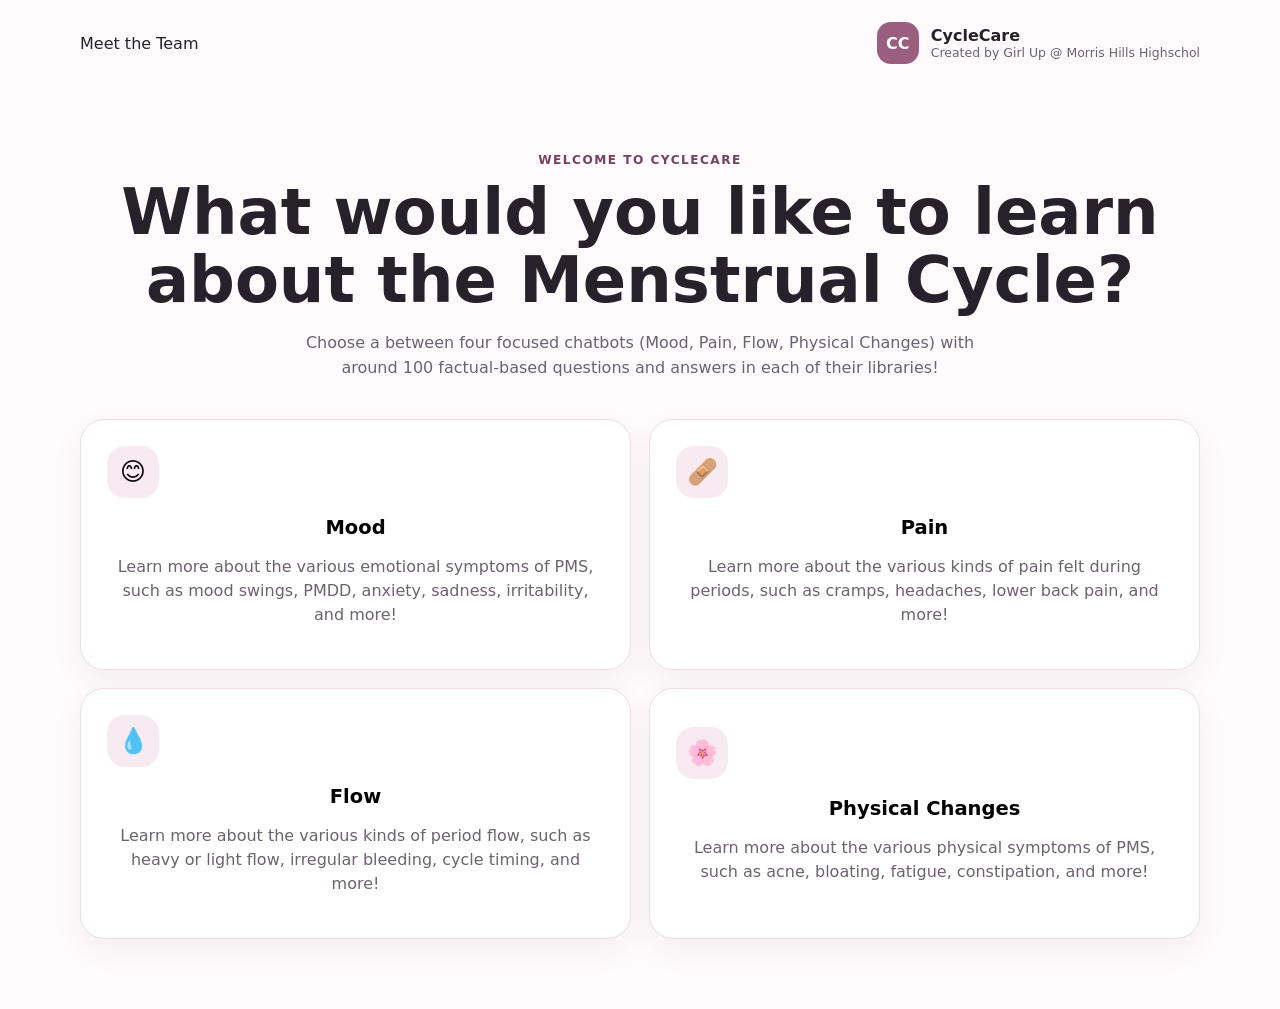
==== index.html @ 1a1d586b "Add team link to index.html" ====
<!doctype html>
<html lang="en">
<head>
  <meta charset="utf-8">
  <meta name="viewport" content="width=device-width, initial-scale=1">
  <title>CycleCare</title>
  <link rel="stylesheet" href="style.css">
</head>
<body>
  <div class="wrap">
    <header>
      <a href="team.html" class="team-link">
  Meet the Team
</a>
      <div class="brand">
        <div class="mark">CC</div>
        <div>
          <strong>CycleCare</strong>
          <small>Created by Girl Up @ Morris Hills Highschol</small>
        </div>
      </div>
    </header>

    <main>
      <section id="chooser" class="hero">
        <p class="eyebrow">WELCOME TO CYCLECARE</p>
        <h1>What would you like to learn about the Menstrual Cycle?</h1>
        <p class="lead">
          Choose a between four focused chatbots (Mood, Pain, Flow, Physical Changes) with around 100 factual-based questions and answers in each of their libraries!
        </p>

        <div class="grid">
          <button class="card" data-bot="mood">
            <div class="icon">😊</div>
            <b>Mood</b>
            <p> Learn more about the various emotional symptoms of PMS, such as mood swings, PMDD, anxiety, sadness, irritability, and more!</p>
          </button>

          <button class="card" data-bot="pain">
            <div class="icon">🩹</div>
            <b>Pain</b>
            <p> Learn more about the various kinds of pain felt during periods, such as cramps, headaches, lower back pain, and more!</p>
          </button>

          <button class="card" data-bot="flow">
            <div class="icon">💧</div>
            <b>Flow</b>
            <p> Learn more about the various kinds of period flow, such as heavy or light flow, irregular bleeding, cycle timing, and more!</p>
          </button>

          <button class="card" data-bot="changes">
            <div class="icon">🌸</div>
            <b>Physical Changes</b>
            <p> Learn more about the various physical symptoms of PMS, such as acne, bloating, fatigue, constipation, and more!</p>
          </button>
        </div>
      </section>

      <section id="chat" class="chat hidden">
        <div class="layout">
          <aside class="side">
            <button id="backBtn" class="ghost">← All chatbots</button>
            <div id="sideIcon" class="icon">😊</div>
            <h2 id="sideTitle">Mood Chatbot</h2>
            <p id="sideDesc"></p>
            <div id="examples" class="examples"></div>
            <p id="disclaimer" class="disclaimer"></p>
          </aside>

          <div class="chatbox">
            <div class="top">
              <div>
                <strong id="chatTitle">CycleCare</strong>
                <small id="status">Ready</small>
              </div>
              <button id="clearBtn" class="ghost" type="button">Clear chat</button>
            </div>

            <div id="messages" class="messages"></div>

            <form id="chatForm">
              <input
                id="messageInput"
                type="text"
                placeholder="Type your question here..."
                autocomplete="off"
              >
              <button class="send" type="submit">Send</button>
            </form>
          </div>
        </div>
      </section>
    </main>
  </div>

  <!-- Important: normal script, NOT type="module" -->
  <script src="chatbot.js" defer></script>
</body>
</html>
---- style.css ----
*{box-sizing:border-box}
:root{--bg:#fffafc;--surface:#fff;--text:#28202a;--muted:#6d626f;--border:#eadfe6;--accent:#9a5f7f;--accent2:#75425f;--soft:#f7eaf1}
body{margin:0;font-family:Inter,system-ui,-apple-system,"Segoe UI",sans-serif;color:var(--text);background:var(--bg)}
.wrap{width:min(1120px,calc(100% - 32px));margin:auto}
header{padding:22px 0;display:flex;justify-content:space-between;align-items:center}
.brand{display:flex;gap:12px;align-items:center}
.mark{width:42px;height:42px;border-radius:14px;display:grid;place-items:center;background:var(--accent);color:#fff;font-weight:800}
.brand strong,.brand small{display:block}.brand small{color:var(--muted);font-size:.78rem}
button,input{font:inherit}button{cursor:pointer}
.ghost{border:1px solid var(--border);background:#fff;border-radius:999px;padding:10px 15px}
.hero{padding:55px 0 70px;text-align:center}
.eyebrow{font-size:.76rem;letter-spacing:.12em;font-weight:800;color:var(--accent2)}
h1{font-size:clamp(2.2rem,6vw,4rem);line-height:1.05;margin:10px 0 16px}
.lead{max-width:720px;margin:auto;color:var(--muted);line-height:1.6}
.grid{display:grid;grid-template-columns:repeat(2,1fr);gap:18px;margin-top:38px;text-align:left}
.card{border:1px solid var(--border);background:#fff;border-radius:24px;padding:26px;box-shadow:0 12px 32px rgba(89,51,75,.06)}
.icon{width:52px;height:52px;border-radius:18px;background:var(--soft);display:grid;place-items:center;font-size:1.55rem;margin-bottom:18px}
.card b{font-size:1.22rem;display:block;margin-bottom:8px}.card p{color:var(--muted);line-height:1.5}
.hidden{display:none!important}
.chat{padding:18px 0 58px}.layout{display:grid;grid-template-columns:300px 1fr;gap:20px}
.side,.chatbox{background:#fff;border:1px solid var(--border);border-radius:24px;box-shadow:0 18px 50px rgba(89,51,75,.09)}
.side{padding:22px}.side h2{margin:14px 0 8px}.side p{color:var(--muted);line-height:1.5}
.examples button{display:block;width:100%;margin:8px 0;padding:10px 12px;border:1px solid var(--border);background:#fff;border-radius:13px;text-align:left}
.disclaimer{font-size:.82rem}
.chatbox{min-height:650px;display:flex;flex-direction:column;overflow:hidden}
.top{padding:17px 19px;border-bottom:1px solid var(--border);display:flex;justify-content:space-between;align-items:center}
.top small{display:block;color:var(--muted);margin-top:2px}
.messages{flex:1;padding:20px;overflow-y:auto}
.msg{display:flex;margin:11px 0}.msg.user{justify-content:flex-end}
.bubble{max-width:78%;padding:13px 15px;border-radius:18px;line-height:1.48;white-space:pre-wrap}
.msg.bot .bubble{background:#fff;border:1px solid var(--border);border-top-left-radius:6px}
.msg.user .bubble{background:var(--accent);color:#fff;border-top-right-radius:6px}
.meta{display:block;color:var(--muted);font-size:.72rem;margin-top:6px}
form{display:grid;grid-template-columns:1fr auto;gap:10px;padding:15px;border-top:1px solid var(--border)}
input{border:1px solid var(--border);border-radius:15px;padding:13px 14px;outline:none}
.send{border:0;border-radius:15px;background:var(--accent);color:#fff;padding:0 20px;font-weight:800}
@media(max-width:850px){.grid,.layout{grid-template-columns:1fr}.side{order:2}}

/* ========================================
   MEET THE TEAM PAGE
======================================== */

.team-hero{
  padding:45px 0 42px;
  text-align:center
}

.team-hero .lead{
  max-width:760px
}


/* NAVIGATION LINK */

header a{
  text-decoration:none;
  color:inherit
}

.team-nav{
  display:flex;
  gap:10px;
  align-items:center
}


/* TEAM MEMBER CARDS */

.team-members{
  padding-bottom:70px
}

.team-leader{
  display:grid;
  grid-template-columns:280px 1fr;
  overflow:hidden;
  padding:0;
  margin-bottom:22px;
  border:2px solid var(--border)
}

.team-photo-wrap{
  position:relative;
  background:var(--soft);
  min-height:340px
}

.team-photo{
  width:100%;
  height:100%;
  display:block;
  object-fit:cover
}

.leader-label{
  position:absolute;
  left:18px;
  bottom:18px;
  background:var(--accent);
  color:#fff;
  padding:8px 13px;
  border-radius:999px;
  font-size:.78rem;
  font-weight:800
}

.team-info{
  padding:28px
}

.team-info h2{
  margin:0 0 5px;
  font-size:1.65rem
}

.team-role{
  color:var(--accent2);
  font-weight:800;
  margin:0 0 14px
}

.team-details{
  display:flex;
  flex-wrap:wrap;
  gap:8px;
  margin-bottom:22px
}

.team-details span{
  background:var(--soft);
  color:var(--muted);
  padding:7px 10px;
  border-radius:10px;
  font-size:.78rem;
  font-weight:700
}

.team-info h3{
  margin:19px 0 7px;
  font-size:.95rem
}

.team-info p{
  color:var(--muted);
  line-height:1.6;
  margin-top:6px
}


/* HOPE SECTION */

.team-hope{
  background:var(--soft);
  border-radius:16px;
  padding:16px 18px;
  margin-top:20px
}

.team-hope h3{
  margin-top:0;
  color:var(--accent2)
}

.team-hope p{
  margin-bottom:0;
  color:var(--text);
  font-style:italic
}


/* THREE RESEARCHER CARDS */

.team-grid{
  display:grid;
  grid-template-columns:repeat(3,1fr);
  gap:18px
}

.team-member{
  padding:0;
  overflow:hidden;
  display:flex;
  flex-direction:column
}

.team-member .team-photo-wrap{
  height:280px;
  min-height:280px
}

.team-member .team-info{
  display:flex;
  flex-direction:column;
  flex:1
}

.team-member .team-hope{
  margin-top:auto
}


/* BOTTOM BUTTON */

.team-bottom{
  text-align:center;
  margin-top:35px
}

.team-bottom .ghost{
  display:inline-block;
  text-decoration:none;
  color:var(--text)
}


/* RESPONSIVE */

@media(max-width:850px){

  .team-leader{
    grid-template-columns:1fr
  }

  .team-leader .team-photo-wrap{
    height:420px
  }

  .team-grid{
    grid-template-columns:1fr
  }

  .team-member .team-photo-wrap{
    height:420px
  }

}

@media(max-width:500px){

  .team-hero{
    padding-top:30px
  }

  .team-info{
    padding:22px
  }

  .team-leader .team-photo-wrap,
  .team-member .team-photo-wrap{
    height:350px
  }

}
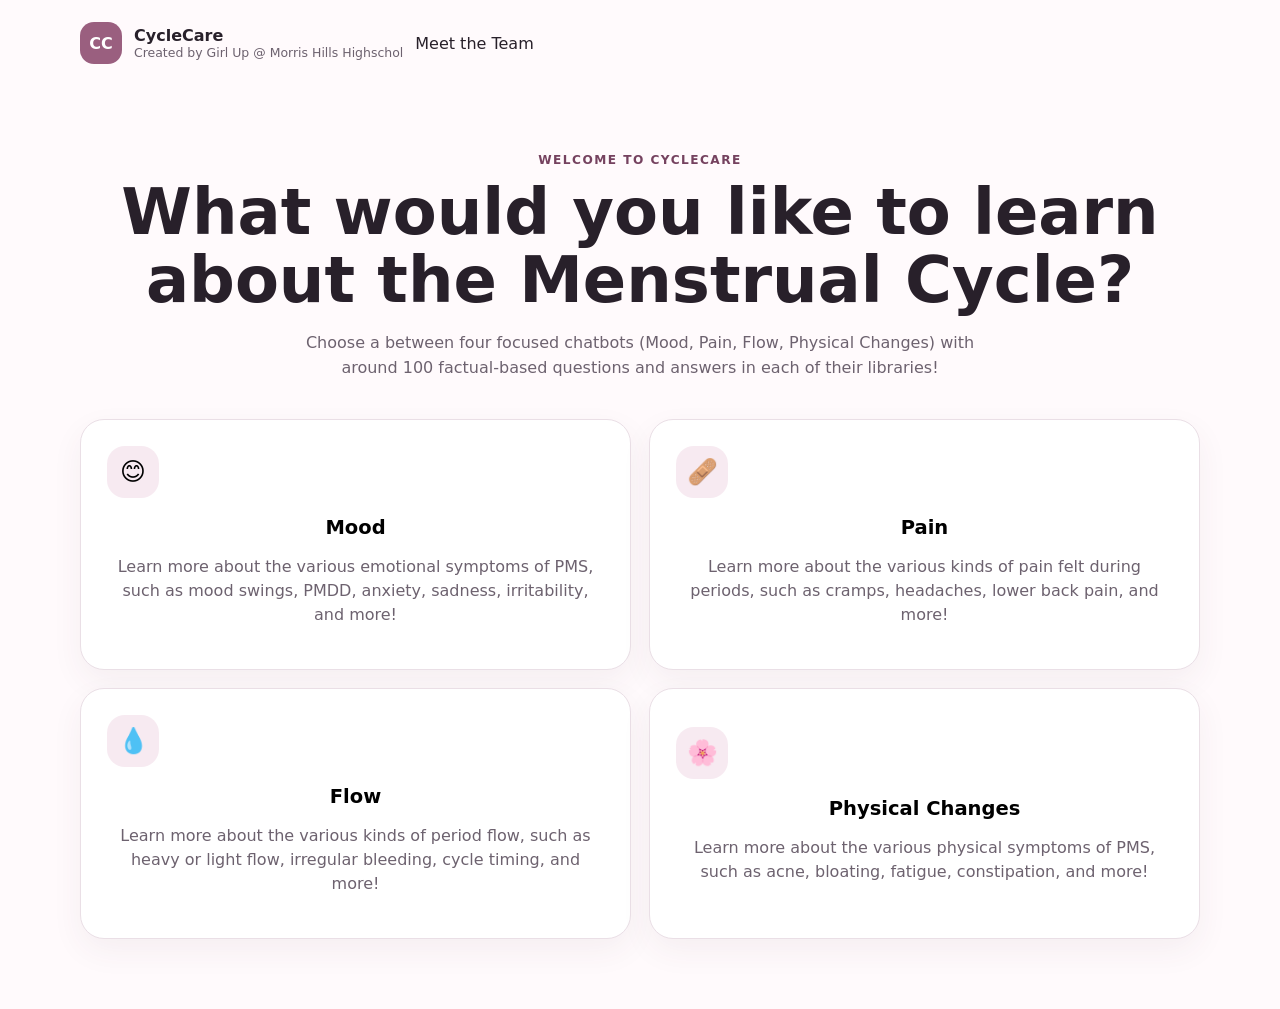
==== commit 37c3a1c9: "Restore 'Meet the Team' link in index.html" ====
--- a/index.html
+++ b/index.html
@@ -9,15 +9,15 @@
 <body>
   <div class="wrap">
     <header>
-      <a href="team.html" class="team-link">
-  Meet the Team
-</a>
       <div class="brand">
         <div class="mark">CC</div>
         <div>
           <strong>CycleCare</strong>
           <small>Created by Girl Up @ Morris Hills Highschol</small>
         </div>
+         <a href="team.html" class="team-link">
+  Meet the Team
+</a>
       </div>
     </header>
 
--- a/style.css
+++ b/style.css
@@ -36,6 +36,9 @@
 .send{border:0;border-radius:15px;background:var(--accent);color:#fff;padding:0 20px;font-weight:800}
 @media(max-width:850px){.grid,.layout{grid-template-columns:1fr}.side{order:2}}
 
+
+
+
 /* ========================================
    MEET THE TEAM PAGE
 ======================================== */
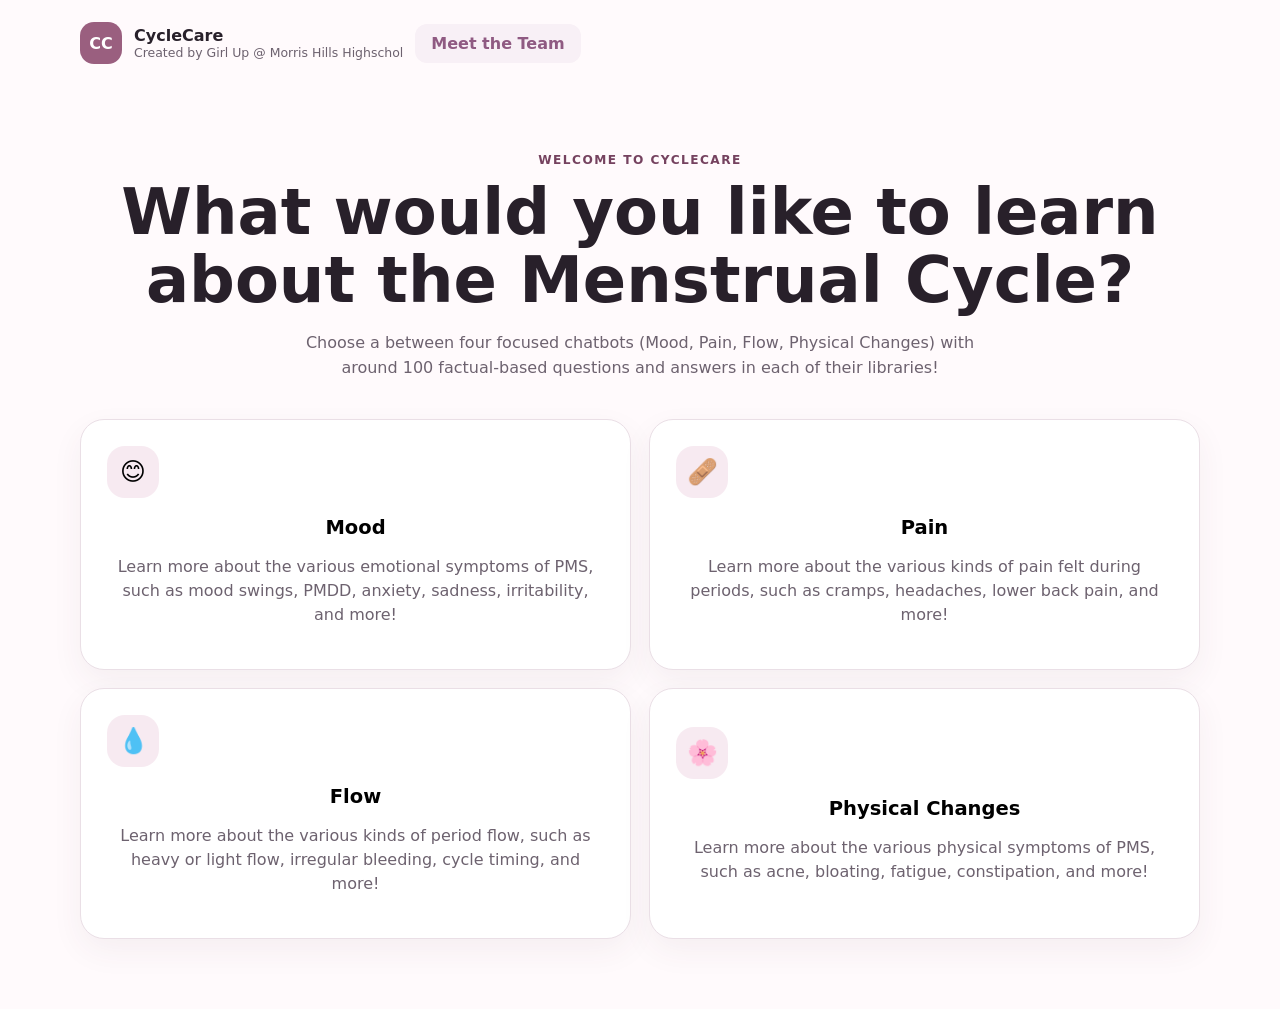
==== commit 70fe9812: "Refactor team link for improved readability" ====
--- a/index.html
+++ b/index.html
@@ -15,9 +15,7 @@
           <strong>CycleCare</strong>
           <small>Created by Girl Up @ Morris Hills Highschol</small>
         </div>
-         <a href="team.html" class="team-link">
-  Meet the Team
-</a>
+         <a href="team.html" class="team-link">Meet the Team</a>
       </div>
     </header>
 
--- a/style.css
+++ b/style.css
@@ -36,8 +36,26 @@
 .send{border:0;border-radius:15px;background:var(--accent);color:#fff;padding:0 20px;font-weight:800}
 @media(max-width:850px){.grid,.layout{grid-template-columns:1fr}.side{order:2}}
 
-
-
+.team-link {
+  display: inline-block;
+
+  padding: 10px 16px;
+
+  border-radius: 12px;
+
+  color: #8f5a82;
+  background: #f8f0f6;
+
+  text-decoration: none;
+  font-weight: 700;
+
+  transition: 0.2s ease;
+}
+
+.team-link:hover {
+  background: #f0e1ec;
+  transform: translateY(-1px);
+}
 
 /* ========================================
    MEET THE TEAM PAGE
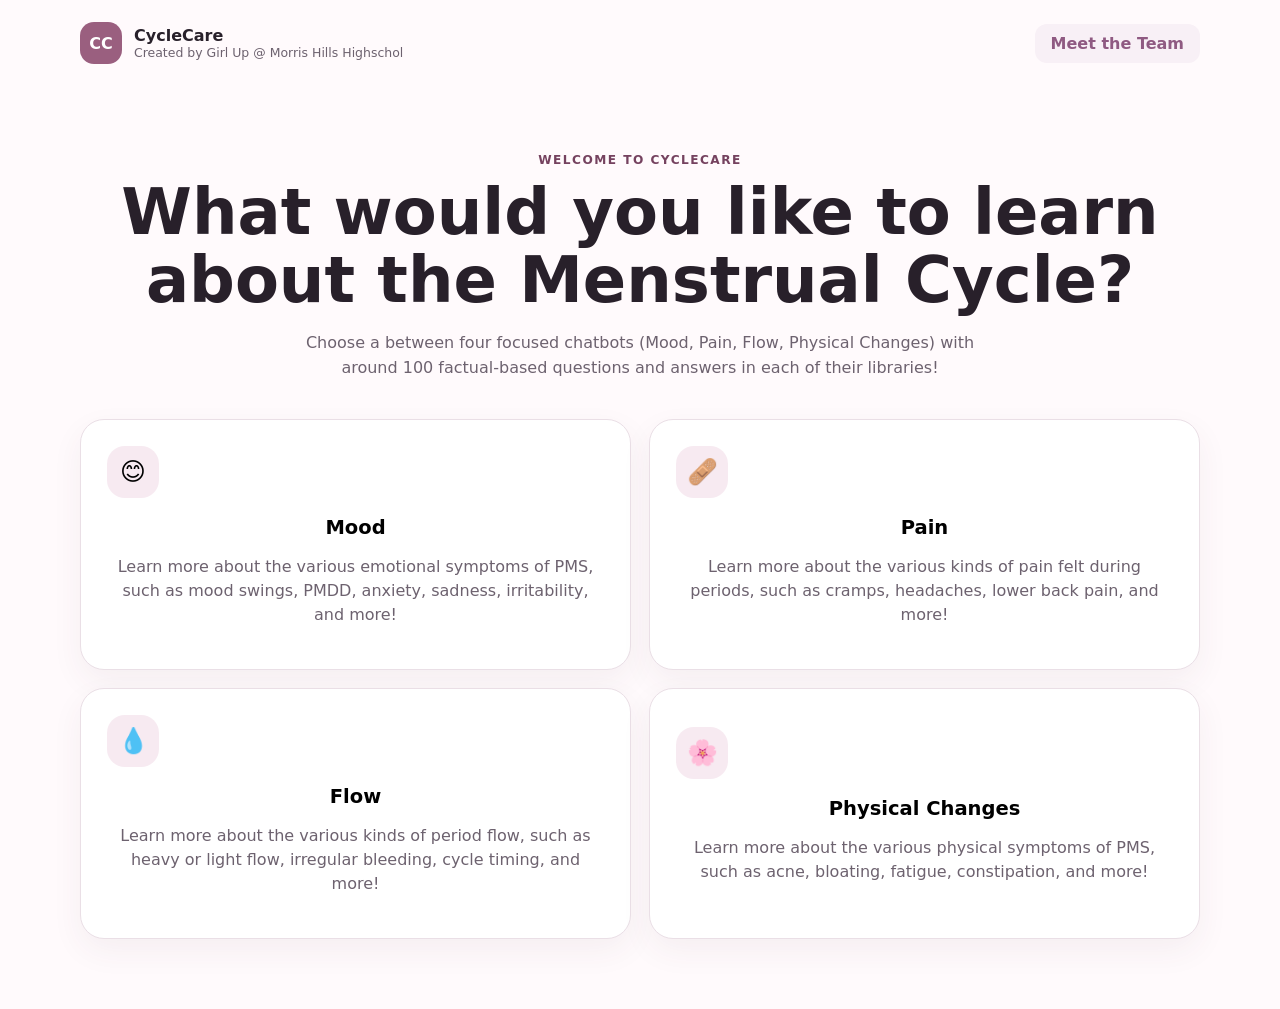
==== commit faed95ee: "Fix link to 'Meet the Team' in index.html" ====
--- a/index.html
+++ b/index.html
@@ -15,8 +15,8 @@
           <strong>CycleCare</strong>
           <small>Created by Girl Up @ Morris Hills Highschol</small>
         </div>
-         <a href="team.html" class="team-link">Meet the Team</a>
       </div>
+      <a href="team.html" class="team-link">Meet the Team</a>
     </header>
 
     <main>
--- a/style.css
+++ b/style.css
@@ -36,6 +36,7 @@
 .send{border:0;border-radius:15px;background:var(--accent);color:#fff;padding:0 20px;font-weight:800}
 @media(max-width:850px){.grid,.layout{grid-template-columns:1fr}.side{order:2}}
 
+
 .team-link {
   display: inline-block;
 
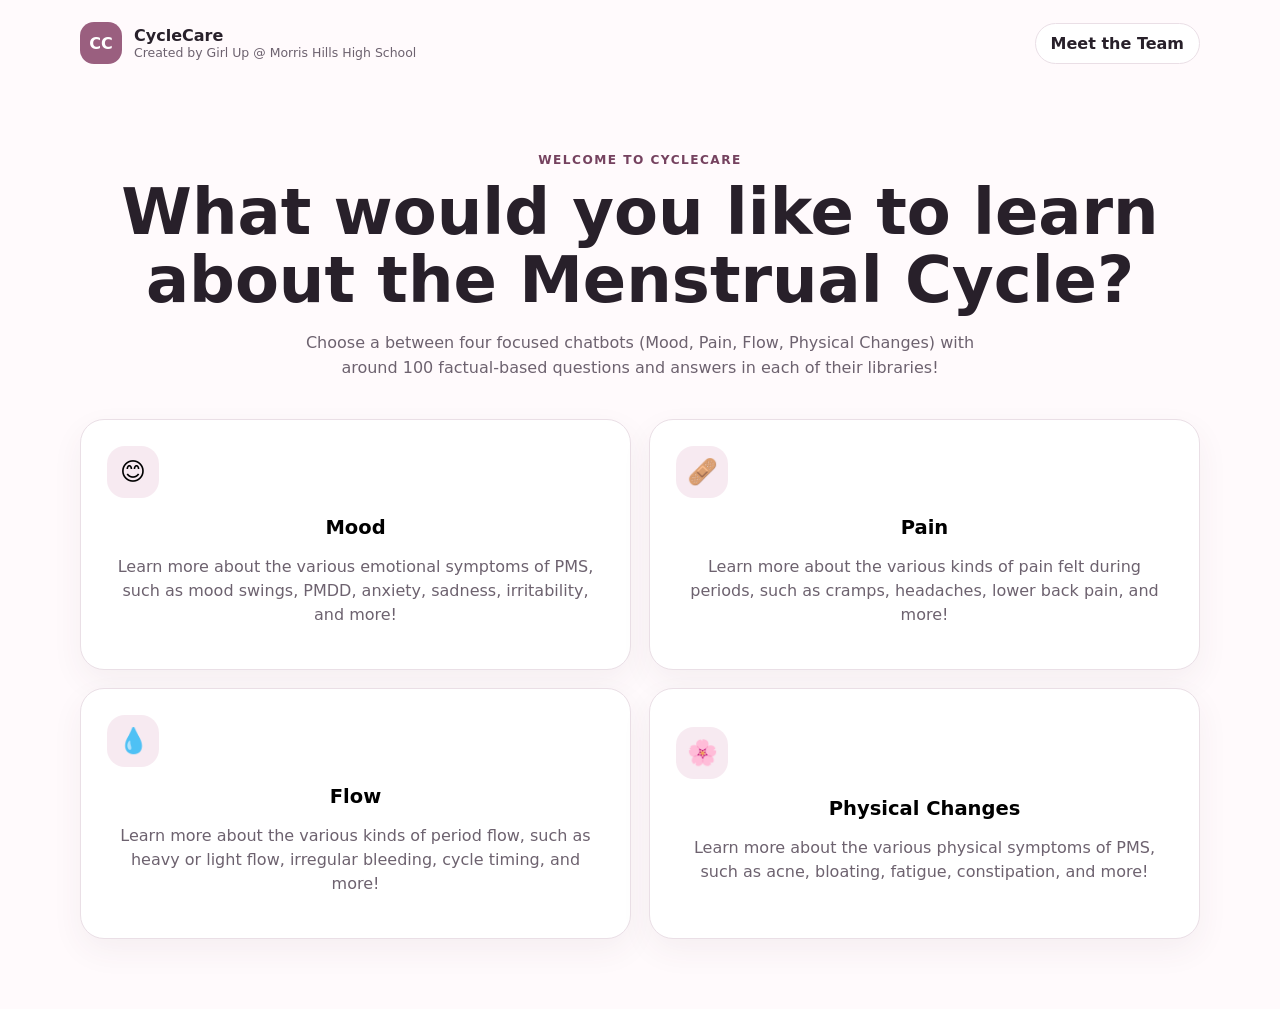
==== commit 611b9554: "Fix spelling error in footer text" ====
--- a/index.html
+++ b/index.html
@@ -13,7 +13,7 @@
         <div class="mark">CC</div>
         <div>
           <strong>CycleCare</strong>
-          <small>Created by Girl Up @ Morris Hills Highschol</small>
+          <small>Created by Girl Up @ Morris Hills High School</small>
         </div>
       </div>
       <a href="team.html" class="team-link">Meet the Team</a>
--- a/style.css
+++ b/style.css
@@ -58,218 +58,358 @@
   transform: translateY(-1px);
 }
 
+@media(max-width:850px){.grid,.layout{grid-template-columns:1fr}.side{order:2}}
+
 /* ========================================
-   MEET THE TEAM PAGE
+   MEET THE TEAM
 ======================================== */
 
 .team-hero{
-  padding:45px 0 42px;
-  text-align:center
+  padding:45px 0 35px;
+  text-align:center;
 }
 
 .team-hero .lead{
-  max-width:760px
-}
-
-
-/* NAVIGATION LINK */
+  max-width:760px;
+  margin:auto;
+}
+
+
+/* HEADER */
 
 header a{
   text-decoration:none;
-  color:inherit
+  color:inherit;
 }
 
 .team-nav{
   display:flex;
-  gap:10px;
-  align-items:center
-}
-
-
-/* TEAM MEMBER CARDS */
-
-.team-members{
-  padding-bottom:70px
-}
-
-.team-leader{
-  display:grid;
-  grid-template-columns:280px 1fr;
+  align-items:center;
+}
+
+.team-link{
+  display:inline-block;
+  padding:10px 15px;
+
+  border:1px solid var(--border);
+  border-radius:999px;
+
+  background:#fff;
+  color:var(--text);
+
+  text-decoration:none;
+}
+
+
+/* ========================================
+   ANANYA
+======================================== */
+
+.leader-card{
+  width:min(820px,calc(100% - 32px));
+
+  margin:20px auto 80px;
+  padding:32px;
+
+  background:var(--surface);
+
+  border:1px solid var(--border);
+  border-radius:24px;
+
+  box-shadow:0 12px 32px rgba(89,51,75,.06);
+
+  text-align:center;
+}
+
+
+/* ANANYA PHOTO */
+
+.leader-card .member-photo-wrap{
+  width:230px;
+  height:230px;
+
+  margin:0 auto 25px;
+
   overflow:hidden;
-  padding:0;
-  margin-bottom:22px;
-  border:2px solid var(--border)
-}
-
-.team-photo-wrap{
-  position:relative;
+
+  border-radius:50%;
+
   background:var(--soft);
-  min-height:340px
-}
-
-.team-photo{
+}
+
+
+.leader-card .member-photo{
+  display:block;
+
   width:100%;
   height:100%;
-  display:block;
-  object-fit:cover
-}
-
-.leader-label{
-  position:absolute;
-  left:18px;
-  bottom:18px;
-  background:var(--accent);
-  color:#fff;
-  padding:8px 13px;
-  border-radius:999px;
-  font-size:.78rem;
-  font-weight:800
-}
-
-.team-info{
-  padding:28px
-}
-
-.team-info h2{
-  margin:0 0 5px;
-  font-size:1.65rem
-}
-
-.team-role{
+
+  object-fit:cover;
+  object-position:center;
+
+  border-radius:50%;
+}
+
+
+/* ANANYA INFORMATION */
+
+.leader-card .member-info{
+  width:100%;
+
+  padding:0;
+
+  text-align:center;
+}
+
+
+.member-info h2{
+  margin:0 0 6px;
+
+  font-family:Inter,system-ui,-apple-system,"Segoe UI",sans-serif;
+  font-size:1.65rem;
+
+  color:var(--text);
+}
+
+
+.member-role{
+  margin:0 0 14px;
+
   color:var(--accent2);
+
   font-weight:800;
-  margin:0 0 14px
-}
-
-.team-details{
+}
+
+
+.member-meta{
   display:flex;
+
+  justify-content:center;
   flex-wrap:wrap;
+
   gap:8px;
-  margin-bottom:22px
-}
-
-.team-details span{
+
+  margin-bottom:22px;
+}
+
+
+.member-meta span{
+  padding:7px 11px;
+
   background:var(--soft);
   color:var(--muted);
-  padding:7px 10px;
+
   border-radius:10px;
+
   font-size:.78rem;
-  font-weight:700
-}
-
-.team-info h3{
-  margin:19px 0 7px;
-  font-size:.95rem
-}
-
-.team-info p{
+  font-weight:700;
+}
+
+
+.member-info h3{
+  margin:20px 0 8px;
+
+  color:var(--text);
+
+  font-family:Inter,system-ui,-apple-system,"Segoe UI",sans-serif;
+  font-size:.95rem;
+}
+
+
+.member-info p{
+  max-width:700px;
+
+  margin:8px auto;
+
   color:var(--muted);
+
+  font-family:Inter,system-ui,-apple-system,"Segoe UI",sans-serif;
+
   line-height:1.6;
-  margin-top:6px
-}
-
-
-/* HOPE SECTION */
+}
+
+
+/* MY HOPE BOX */
 
 .team-hope{
+  width:100%;
+  max-width:700px;
+
+  margin:25px auto 0;
+
+  padding:18px 20px;
+
   background:var(--soft);
+
   border-radius:16px;
-  padding:16px 18px;
-  margin-top:20px
-}
+
+  text-align:center;
+}
+
 
 .team-hope h3{
-  margin-top:0;
-  color:var(--accent2)
-}
+  margin:0 0 8px;
+
+  color:var(--accent2);
+}
+
 
 .team-hope p{
-  margin-bottom:0;
+  margin:0 auto;
+
   color:var(--text);
-  font-style:italic
-}
-
-
-/* THREE RESEARCHER CARDS */
+
+  font-style:italic;
+
+  line-height:1.6;
+}
+
+
+/* ========================================
+   ELAINE, MELANIE, MUNA
+======================================== */
 
 .team-grid{
+  width:min(1120px,calc(100% - 32px));
+
+  margin:0 auto;
+
   display:grid;
+
   grid-template-columns:repeat(3,1fr);
-  gap:18px
-}
-
-.team-member{
-  padding:0;
-  overflow:hidden;
-  display:flex;
-  flex-direction:column
-}
-
-.team-member .team-photo-wrap{
-  height:280px;
-  min-height:280px
-}
-
-.team-member .team-info{
+
+  gap:22px;
+
+  align-items:stretch;
+}
+
+
+.team-grid .member-card{
+  padding:28px 22px;
+
+  background:var(--surface);
+
+  border:1px solid var(--border);
+  border-radius:24px;
+
+  box-shadow:0 12px 32px rgba(89,51,75,.06);
+
   display:flex;
   flex-direction:column;
-  flex:1
-}
-
-.team-member .team-hope{
-  margin-top:auto
-}
-
-
-/* BOTTOM BUTTON */
+
+  text-align:center;
+}
+
+
+/* CENTER ALL THREE PHOTOS */
+
+.team-grid .member-photo-wrap{
+  width:180px;
+  height:180px;
+
+  margin:0 auto 24px;
+
+  overflow:hidden;
+
+  border-radius:50%;
+
+  background:var(--soft);
+
+  flex-shrink:0;
+}
+
+
+.team-grid .member-photo{
+  display:block;
+
+  width:100%;
+  height:100%;
+
+  object-fit:cover;
+  object-position:center;
+
+  border-radius:50%;
+}
+
+
+/* CENTER THEIR INFORMATION */
+
+.team-grid .member-info{
+  padding:0;
+
+  display:flex;
+  flex-direction:column;
+
+  flex:1;
+
+  text-align:center;
+}
+
+
+.team-grid .member-info p{
+  margin-left:auto;
+  margin-right:auto;
+}
+
+
+/* Keep hope boxes aligned toward bottom */
+
+.team-grid .team-hope{
+  margin-top:auto;
+}
+
+
+/* ========================================
+   BOTTOM
+======================================== */
 
 .team-bottom{
-  text-align:center;
-  margin-top:35px
-}
-
-.team-bottom .ghost{
-  display:inline-block;
-  text-decoration:none;
-  color:var(--text)
-}
-
-
-/* RESPONSIVE */
+  height:60px;
+}
+
+
+/* ========================================
+   MOBILE
+======================================== */
 
 @media(max-width:850px){
 
-  .team-leader{
-    grid-template-columns:1fr
-  }
-
-  .team-leader .team-photo-wrap{
-    height:420px
+  .leader-card{
+    width:min(650px,calc(100% - 32px));
+    margin-bottom:60px;
   }
 
   .team-grid{
-    grid-template-columns:1fr
-  }
-
-  .team-member .team-photo-wrap{
-    height:420px
-  }
-
-}
+    grid-template-columns:1fr;
+
+    width:min(650px,calc(100% - 32px));
+  }
+
+  .team-grid .member-card{
+    margin-bottom:5px;
+  }
+
+}
+
 
 @media(max-width:500px){
 
   .team-hero{
-    padding-top:30px
-  }
-
-  .team-info{
-    padding:22px
-  }
-
-  .team-leader .team-photo-wrap,
-  .team-member .team-photo-wrap{
-    height:350px
-  }
-
-}
+    padding:30px 0;
+  }
+
+  .leader-card{
+    padding:25px 20px;
+  }
+
+  .leader-card .member-photo-wrap{
+    width:190px;
+    height:190px;
+  }
+
+  .team-grid .member-photo-wrap{
+    width:165px;
+    height:165px;
+  }
+
+}
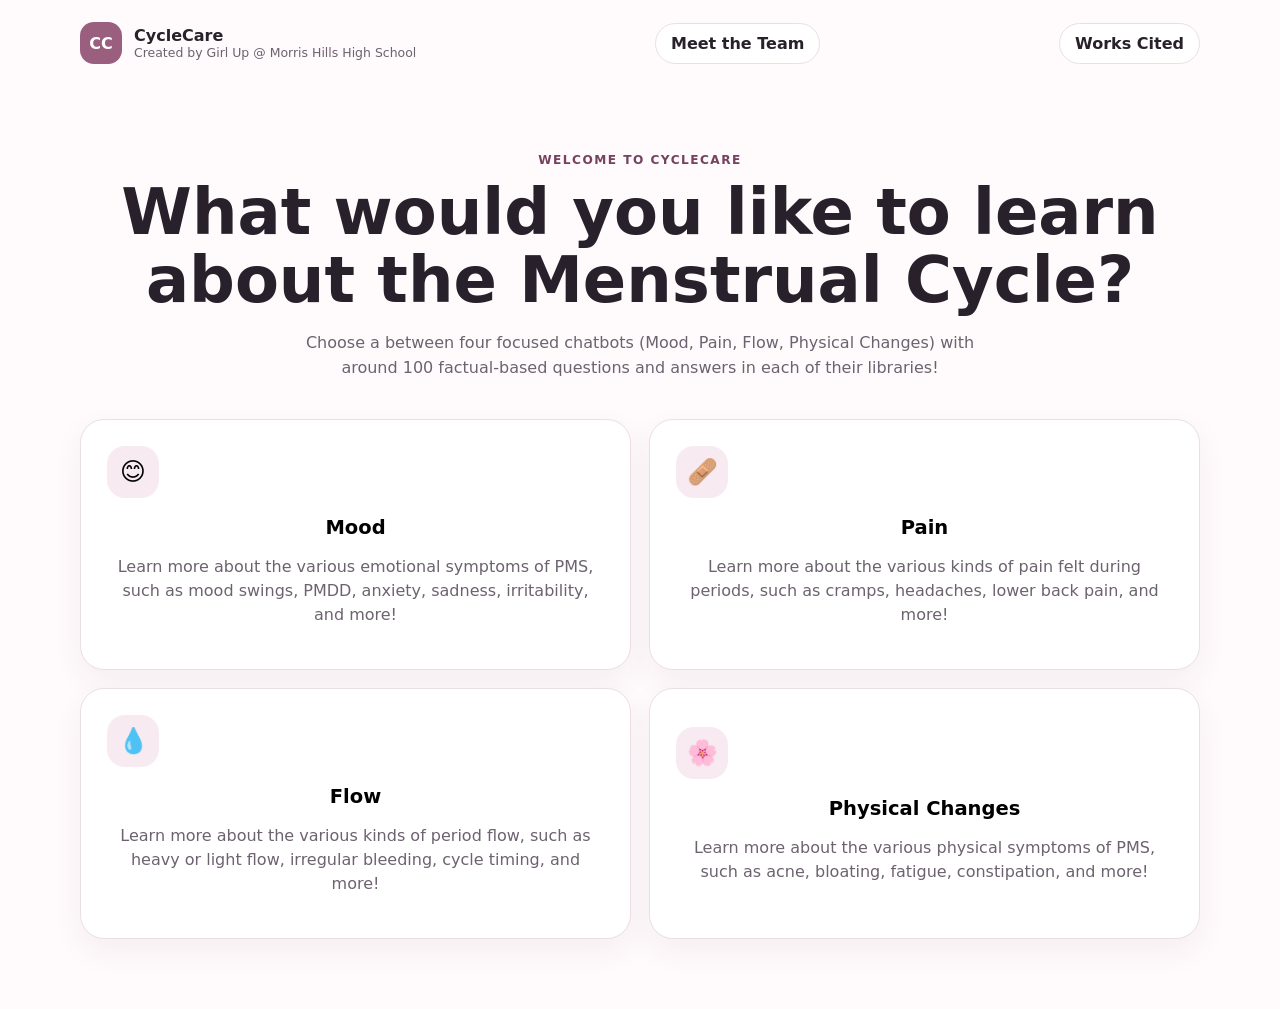
==== commit b8a238a8: "Add link to Works Cited page in index.html" ====
--- a/index.html
+++ b/index.html
@@ -17,6 +17,7 @@
         </div>
       </div>
       <a href="team.html" class="team-link">Meet the Team</a>
+      <a href="workscited.html" class="team-link">Works Cited</a>
     </header>
 
     <main>
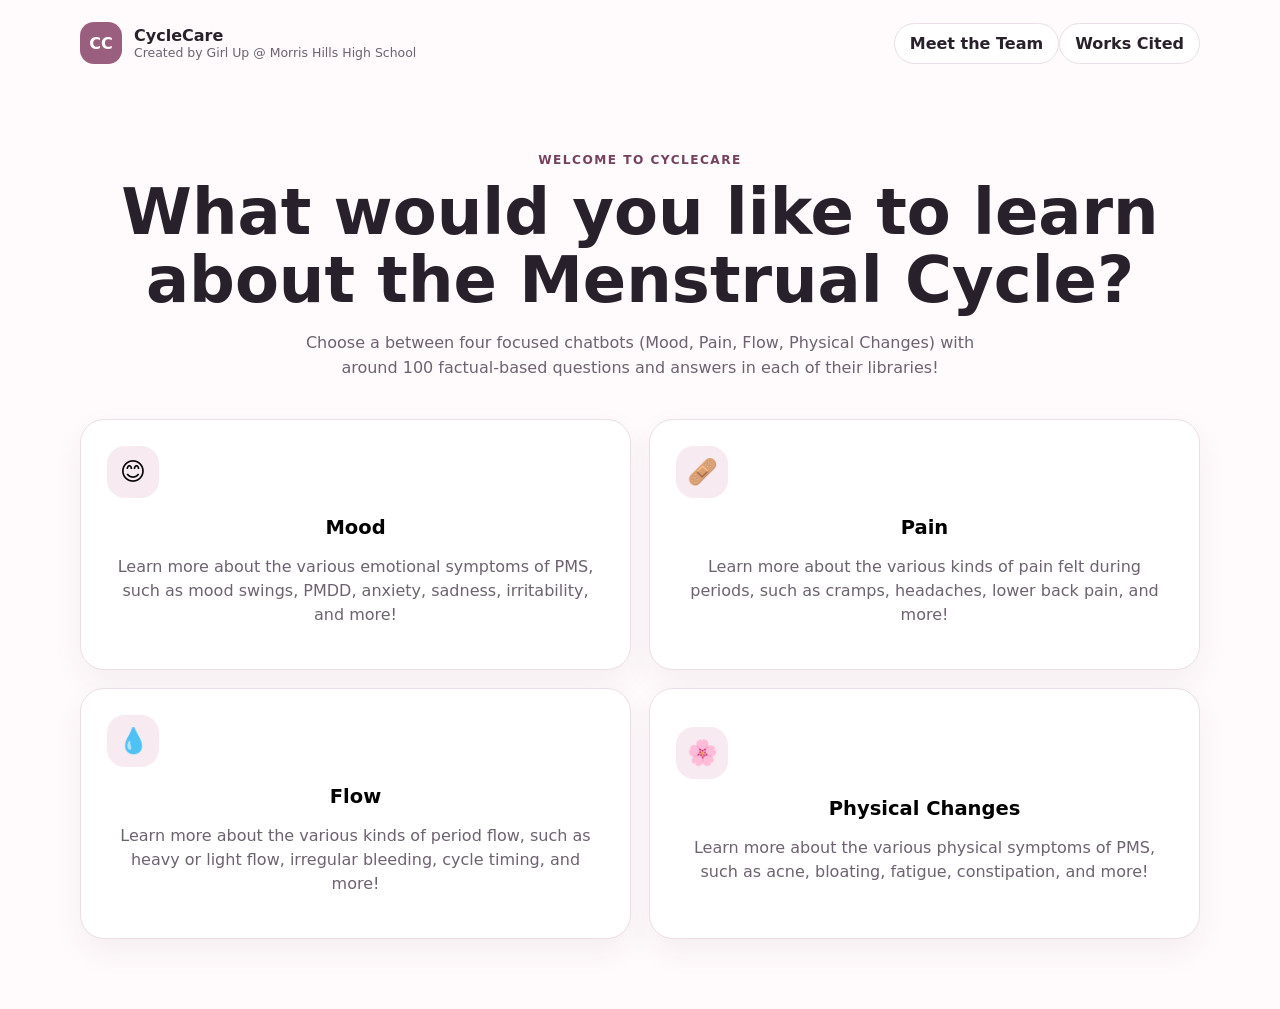
==== commit a7e4a93a: "Refactor navigation links in index.html" ====
--- a/index.html
+++ b/index.html
@@ -16,8 +16,10 @@
           <small>Created by Girl Up @ Morris Hills High School</small>
         </div>
       </div>
-      <a href="team.html" class="team-link">Meet the Team</a>
-      <a href="workscited.html" class="team-link">Works Cited</a>
+        <div class="team-nav">
+    <a href="team.html" class="team-link">Meet the Team</a>
+    <a href="works-cited.html" class="team-link">Works Cited</a>
+  </div>
     </header>
 
     <main>
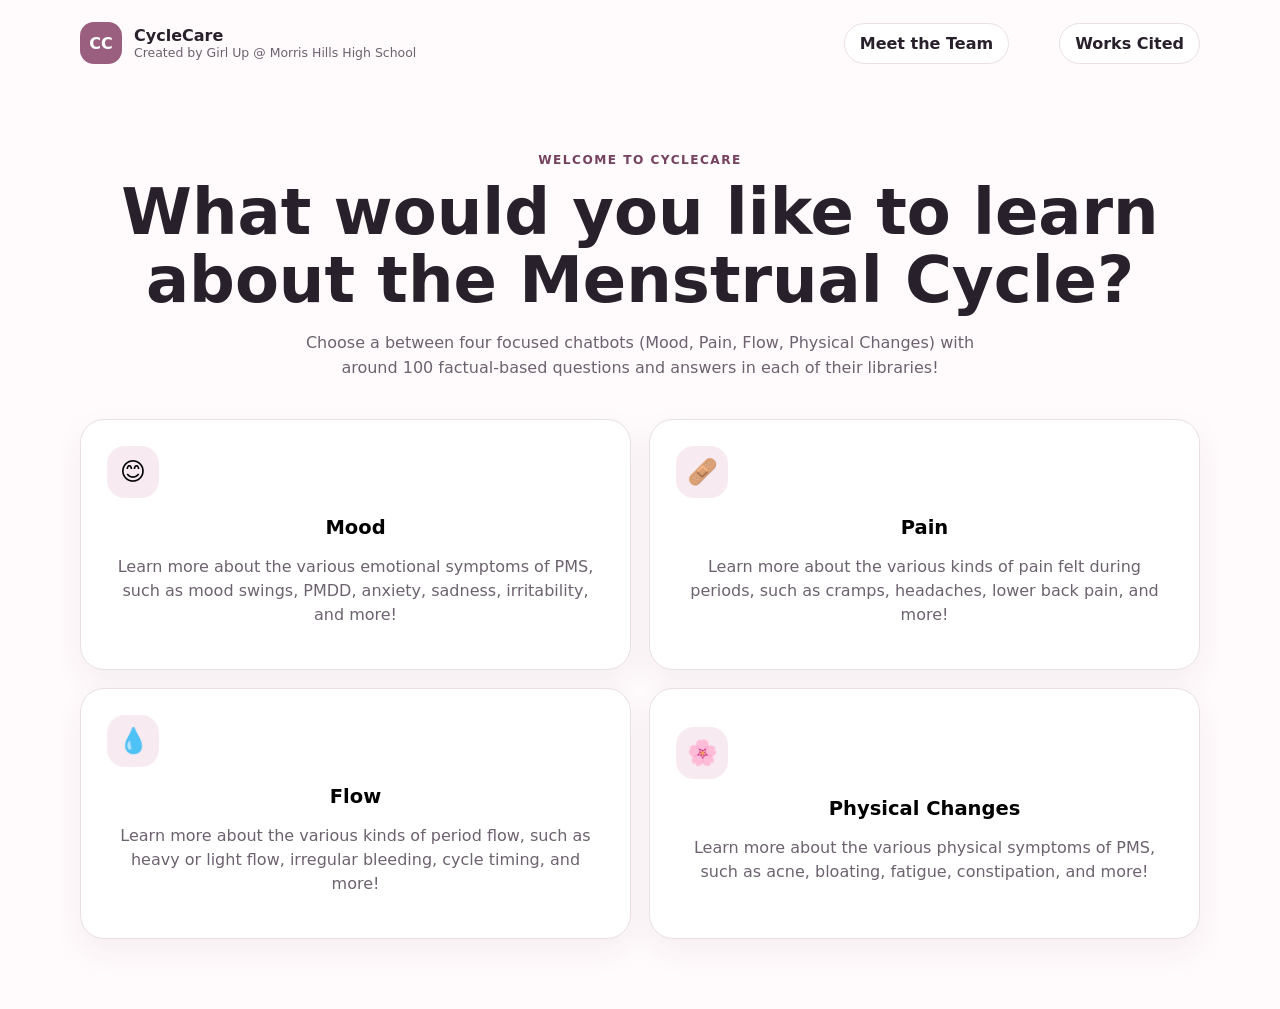
==== commit 9a0619e9: "Fix link to Works Cited page in index.html" ====
--- a/index.html
+++ b/index.html
@@ -18,7 +18,7 @@
       </div>
         <div class="team-nav">
     <a href="team.html" class="team-link">Meet the Team</a>
-    <a href="works-cited.html" class="team-link">Works Cited</a>
+    <a href="workscited.html" class="team-link">Works Cited</a>
   </div>
     </header>
 
--- a/style.css
+++ b/style.css
@@ -36,6 +36,11 @@
 .send{border:0;border-radius:15px;background:var(--accent);color:#fff;padding:0 20px;font-weight:800}
 @media(max-width:850px){.grid,.layout{grid-template-columns:1fr}.side{order:2}}
 
+.team-nav {
+  display: flex;
+  align-items: center;
+  gap: 50px;
+}
 
 .team-link {
   display: inline-block;
